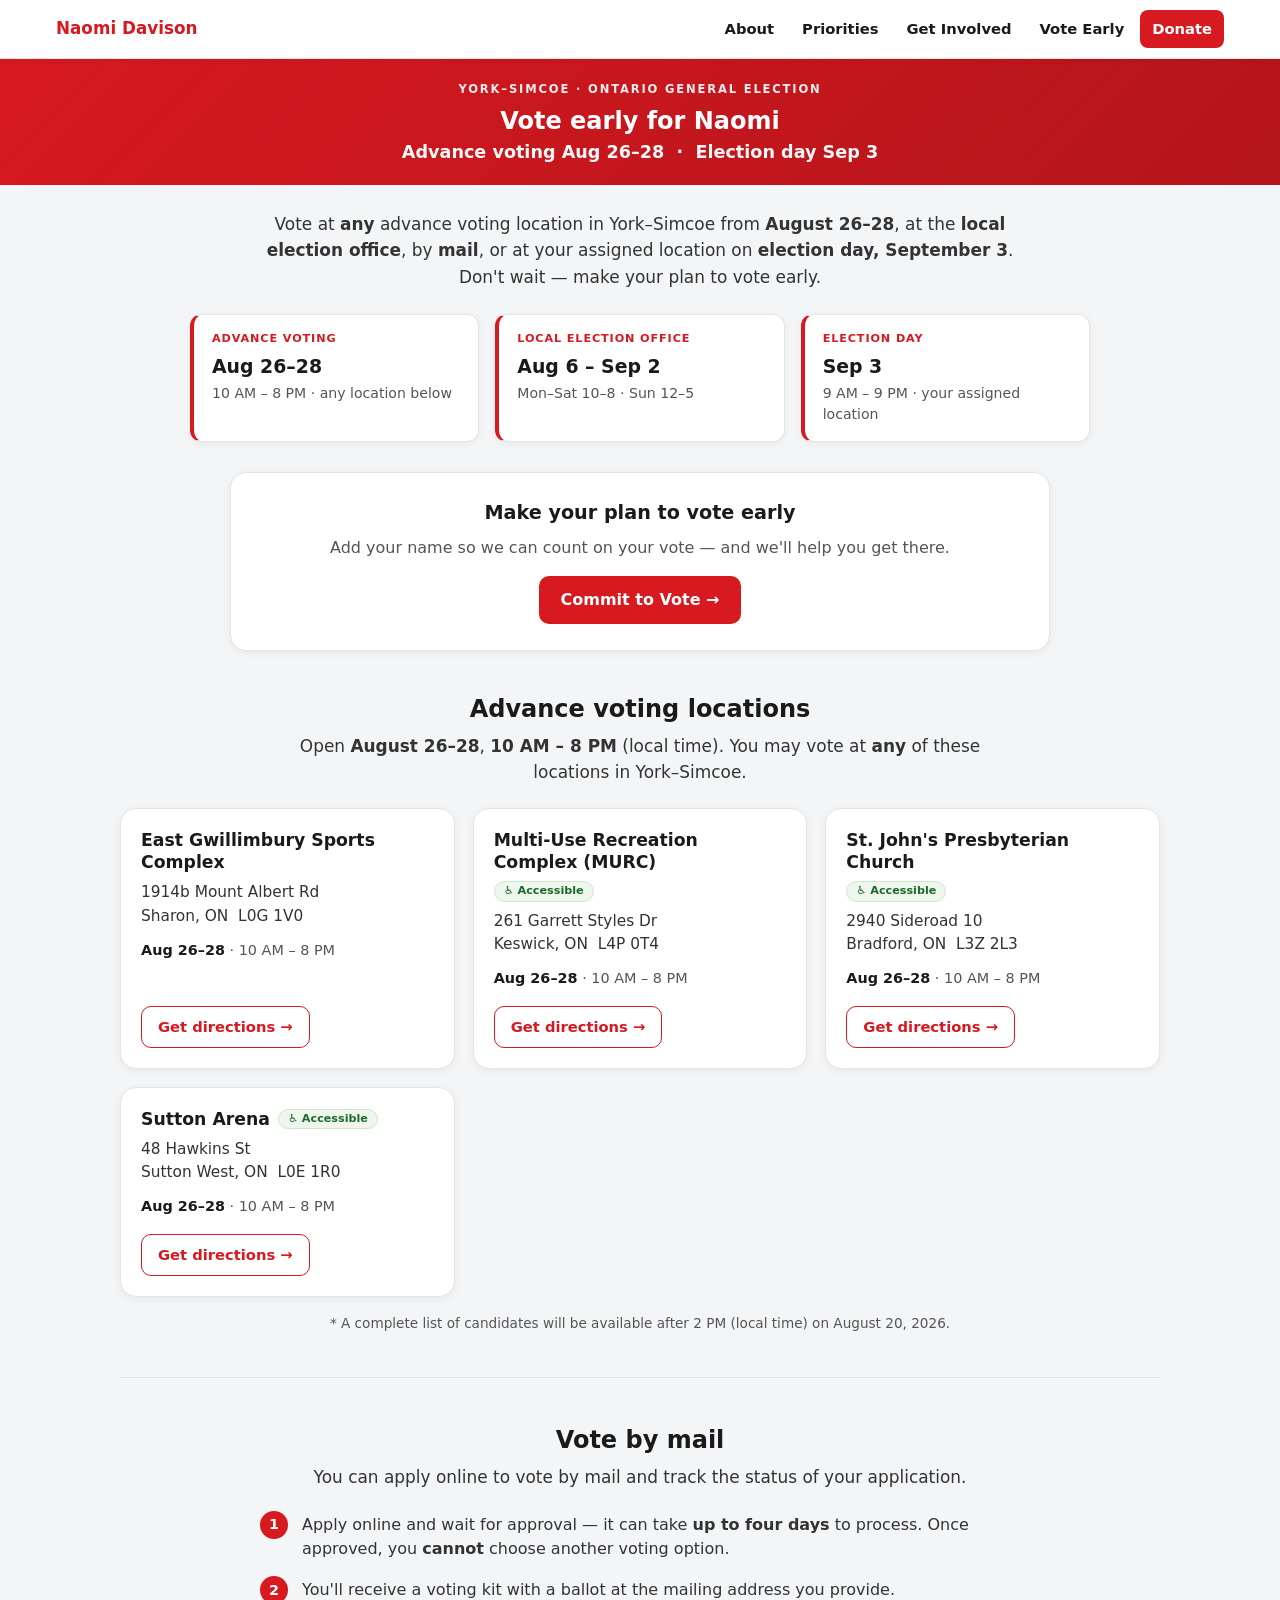
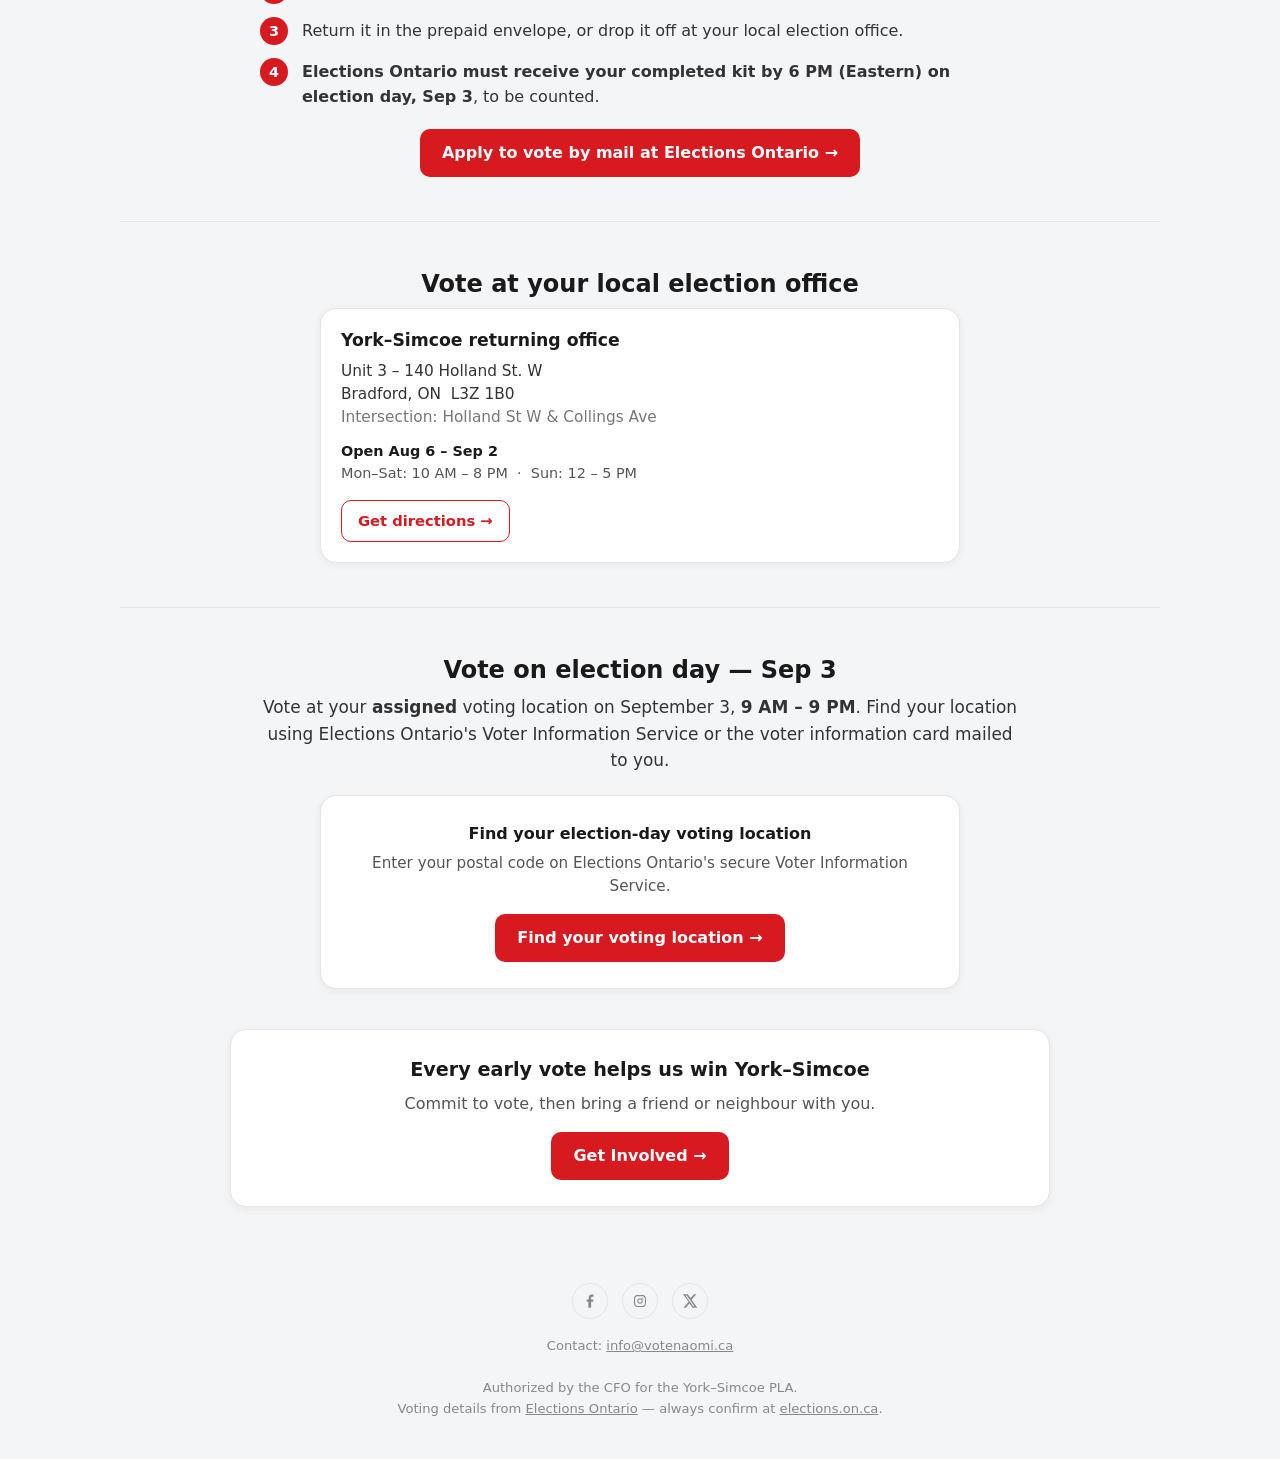
==== early-voting/index.html @ e49f4367 "Add Vote Early page (advance locations, mail, election office, election day) + nav link Co-Authored-" ====
<!DOCTYPE html>
<html lang="en">
<head>
  <meta charset="utf-8">
  <meta name="viewport" content="width=device-width, initial-scale=1">
  <title>Vote Early — Naomi Davison · York–Simcoe</title>
  <meta name="description" content="How and where to vote early in York–Simcoe: advance voting Aug 26–28, vote by mail, the local election office, and election day Sep 3.">
  <link rel="icon" href="data:image/svg+xml,<svg xmlns='http://www.w3.org/2000/svg' viewBox='0 0 100 100'><rect width='100' height='100' rx='20' fill='%23d71920'/><text x='50' y='72' font-size='64' text-anchor='middle' fill='white' font-family='Arial' font-weight='bold'>N</text></svg>">
  <link rel="stylesheet" href="/style.css">
</head>
<body>
  <nav class="topnav">
    <div class="nav-inner">
      <a class="nav-brand" href="/">Naomi Davison</a>
      <div class="nav-links">
        <a href="/#about">About</a>
        <a href="/#priorities">Priorities</a>
        <a href="/getinvolved/">Get Involved</a>
        <a href="/early-voting/">Vote Early</a>
        <a class="nav-donate" href="https://ontarioliberal.ca/donate/?pla=121" target="_blank" rel="noopener">Donate</a>
      </div>
    </div>
  </nav>

  <header class="site-header slim">
    <p class="eyebrow">York–Simcoe · Ontario general election</p>
    <h1>Vote early for Naomi</h1>
    <p class="riding">Advance voting Aug 26–28 &nbsp;·&nbsp; Election day Sep 3</p>
  </header>

  <div class="wrap">
    <p class="lead-note">Vote at <strong>any</strong> advance voting location in York–Simcoe from <strong>August 26–28</strong>, at the <strong>local election office</strong>, by <strong>mail</strong>, or at your assigned location on <strong>election day, September 3</strong>. Don't wait — make your plan to vote early.</p>

    <div class="keydates">
      <div class="keydate">
        <p class="k">Advance voting</p>
        <p class="v">Aug 26–28</p>
        <p class="s">10 AM – 8 PM · any location below</p>
      </div>
      <div class="keydate">
        <p class="k">Local election office</p>
        <p class="v">Aug 6 – Sep 2</p>
        <p class="s">Mon–Sat 10–8 · Sun 12–5</p>
      </div>
      <div class="keydate">
        <p class="k">Election day</p>
        <p class="v">Sep 3</p>
        <p class="s">9 AM – 9 PM · your assigned location</p>
      </div>
    </div>

    <div class="cta" style="margin-top:30px">
      <h3>Make your plan to vote early</h3>
      <p>Add your name so we can count on your vote — and we'll help you get there.</p>
      <a class="btn" href="/getinvolved/commit-to-vote/">Commit to Vote →</a>
    </div>

    <!-- ADVANCE VOTING -->
    <h2 class="subhead">Advance voting locations</h2>
    <p class="lead-note">Open <strong>August 26–28</strong>, <strong>10 AM – 8 PM</strong> (local time). You may vote at <strong>any</strong> of these locations in York–Simcoe.</p>
    <div class="loc-grid">
      <div class="loc-card">
        <h3>East Gwillimbury Sports Complex</h3>
        <p class="addr">1914b Mount Albert Rd<br>Sharon, ON &nbsp;L0G 1V0</p>
        <p class="meta"><b>Aug 26–28</b> · 10 AM – 8 PM</p>
        <a class="btn sm outline" href="https://www.google.com/maps/search/?api=1&query=East+Gwillimbury+Sports+Complex,+1914b+Mount+Albert+Rd,+Sharon+ON+L0G+1V0" target="_blank" rel="noopener">Get directions →</a>
      </div>
      <div class="loc-card">
        <h3>Multi-Use Recreation Complex (MURC) <span class="badge-access">♿ Accessible</span></h3>
        <p class="addr">261 Garrett Styles Dr<br>Keswick, ON &nbsp;L4P 0T4</p>
        <p class="meta"><b>Aug 26–28</b> · 10 AM – 8 PM</p>
        <a class="btn sm outline" href="https://www.google.com/maps/search/?api=1&query=Multi-Use+Recreation+Complex+MURC,+261+Garrett+Styles+Dr,+Keswick+ON+L4P+0T4" target="_blank" rel="noopener">Get directions →</a>
      </div>
      <div class="loc-card">
        <h3>St. John's Presbyterian Church <span class="badge-access">♿ Accessible</span></h3>
        <p class="addr">2940 Sideroad 10<br>Bradford, ON &nbsp;L3Z 2L3</p>
        <p class="meta"><b>Aug 26–28</b> · 10 AM – 8 PM</p>
        <a class="btn sm outline" href="https://www.google.com/maps/search/?api=1&query=St.+John's+Presbyterian+Church,+2940+Sideroad+10,+Bradford+ON+L3Z+2L3" target="_blank" rel="noopener">Get directions →</a>
      </div>
      <div class="loc-card">
        <h3>Sutton Arena <span class="badge-access">♿ Accessible</span></h3>
        <p class="addr">48 Hawkins St<br>Sutton West, ON &nbsp;L0E 1R0</p>
        <p class="meta"><b>Aug 26–28</b> · 10 AM – 8 PM</p>
        <a class="btn sm outline" href="https://www.google.com/maps/search/?api=1&query=Sutton+Arena,+48+Hawkins+St,+Sutton+West+ON+L0E+1R0" target="_blank" rel="noopener">Get directions →</a>
      </div>
    </div>
    <p class="section-note">* A complete list of candidates will be available after 2 PM (local time) on August 20, 2026.</p>

    <div class="divider"></div>

    <!-- VOTE BY MAIL -->
    <h2 class="subhead">Vote by mail</h2>
    <p class="lead-note">You can apply online to vote by mail and track the status of your application.</p>
    <ol class="steps">
      <li>Apply online and wait for approval — it can take <strong>up to four days</strong> to process. Once approved, you <strong>cannot</strong> choose another voting option.</li>
      <li>You'll receive a voting kit with a ballot at the mailing address you provide.</li>
      <li>Return it in the prepaid envelope, or drop it off at your local election office.</li>
      <li><strong>Elections Ontario must receive your completed kit by 6 PM (Eastern) on election day, Sep 3</strong>, to be counted.</li>
    </ol>
    <div style="text-align:center;margin-top:20px">
      <a class="btn" href="https://www.elections.on.ca/" target="_blank" rel="noopener">Apply to vote by mail at Elections Ontario →</a>
    </div>

    <div class="divider"></div>

    <!-- LOCAL ELECTION OFFICE -->
    <h2 class="subhead">Vote at your local election office</h2>
    <div class="loc-grid" style="max-width:640px;margin:0 auto">
      <div class="loc-card">
        <h3>York–Simcoe returning office</h3>
        <p class="addr">Unit 3 – 140 Holland St. W<br>Bradford, ON &nbsp;L3Z 1B0<br><span style="color:#777">Intersection: Holland St W &amp; Collings Ave</span></p>
        <p class="meta"><b>Open Aug 6 – Sep 2</b><br>Mon–Sat: 10 AM – 8 PM &nbsp;·&nbsp; Sun: 12 – 5 PM</p>
        <a class="btn sm outline" href="https://www.google.com/maps/search/?api=1&query=Unit+3-140+Holland+St+W,+Bradford+ON+L3Z+1B0" target="_blank" rel="noopener">Get directions →</a>
      </div>
    </div>

    <div class="divider"></div>

    <!-- ELECTION DAY -->
    <h2 class="subhead">Vote on election day — Sep 3</h2>
    <p class="lead-note">Vote at your <strong>assigned</strong> voting location on September 3, <strong>9 AM – 9 PM</strong>. Find your location using Elections Ontario's Voter Information Service or the voter information card mailed to you.</p>
    <div class="vinfo">
      <p style="margin:0 0 6px;font-weight:600">Find your election-day voting location</p>
      <p style="margin:0 0 16px;color:var(--muted);font-size:.95rem">Enter your postal code on Elections Ontario's secure Voter Information Service.</p>
      <a class="btn" href="https://voterinformationservice.elections.on.ca/en/election/search" target="_blank" rel="noopener">Find your voting location →</a>
    </div>

    <div class="cta" style="margin-top:40px">
      <h3>Every early vote helps us win York–Simcoe</h3>
      <p>Commit to vote, then bring a friend or neighbour with you.</p>
      <a class="btn" href="/getinvolved/">Get Involved →</a>
    </div>
  </div>

  <footer class="site">
    <div class="social">
      <a href="https://www.facebook.com/share/14jKfXdix8t/?mibextid=wwXIfr" target="_blank" rel="noopener" aria-label="Naomi Davison on Facebook"><svg viewBox="0 0 24 24" aria-hidden="true"><path d="M13.5 21v-8h2.7l.4-3.1h-3.1V7.9c0-.9.25-1.5 1.55-1.5h1.65V3.6c-.29-.04-1.26-.12-2.39-.12-2.36 0-3.98 1.44-3.98 4.09v2.33H7.5V13h2.32v8h3.68z"/></svg></a>
      <a href="https://www.instagram.com/naomidavisonys" target="_blank" rel="noopener" aria-label="Naomi Davison on Instagram"><svg viewBox="0 0 24 24" aria-hidden="true"><path d="M12 4c-2.17 0-2.44.01-3.29.05-.85.04-1.43.17-1.94.37-.53.2-.97.48-1.42.92-.44.45-.72.89-.92 1.42-.2.51-.33 1.09-.37 1.94C4.01 9.56 4 9.83 4 12s.01 2.44.05 3.29c.04.85.17 1.43.37 1.94.2.53.48.97.92 1.42.45.44.89.72 1.42.92.51.2 1.09.33 1.94.37.85.04 1.12.05 3.29.05s2.44-.01 3.29-.05c.85-.04 1.43-.17 1.94-.37.53-.2.97-.48 1.42-.92.44-.45.72-.89.92-1.42.2-.51.33-1.09.37-1.94.04-.85.05-1.12.05-3.29s-.01-2.44-.05-3.29c-.04-.85-.17-1.43-.37-1.94-.2-.53-.48-.97-.92-1.42-.45-.44-.89-.72-1.42-.92-.51-.2-1.09-.33-1.94-.37C14.44 4.01 14.17 4 12 4zm0 1.62c2.13 0 2.39.01 3.23.05.78.04 1.2.17 1.48.28.37.14.64.32.92.6.28.28.46.55.6.92.11.28.24.7.28 1.48.04.84.05 1.1.05 3.23s-.01 2.39-.05 3.23c-.04.78-.17 1.2-.28 1.48-.14.37-.32.64-.6.92-.28.28-.55.46-.92.6-.28.11-.7.24-1.48.28-.84.04-1.1.05-3.23.05s-2.39-.01-3.23-.05c-.78-.04-1.2-.17-1.48-.28-.37-.14-.64-.32-.92-.6-.28-.28-.46-.55-.6-.92-.11-.28-.24-.7-.28-1.48-.04-.84-.05-1.1-.05-3.23s.01-2.39.05-3.23c.04-.78.17-1.2.28-1.48.14-.37.32-.64.6-.92.28-.28.55-.46.92-.6.28-.11.7-.24 1.48-.28.84-.04 1.1-.05 3.23-.05zm0 2.76a3.62 3.62 0 100 7.24 3.62 3.62 0 000-7.24zm0 5.97a2.35 2.35 0 110-4.7 2.35 2.35 0 010 4.7zm4.61-6.11a.85.85 0 11-1.7 0 .85.85 0 011.7 0z"/></svg></a>
      <a href="https://x.com/naomidavisonys" target="_blank" rel="noopener" aria-label="Naomi Davison on X"><svg viewBox="0 0 24 24" aria-hidden="true"><path d="M17.53 3H20.5l-6.48 7.4L21.75 21h-6.19l-4.32-5.65L6.3 21H3.33l6.93-7.92L2.5 3h6.35l3.9 5.16L17.53 3zm-1.08 16.2h1.65L7.62 4.71H5.85l10.6 14.49z"/></svg></a>
    </div>
    Contact: <a href="mailto:info@votenaomi.ca">info@votenaomi.ca</a><br><br>
    Authorized by the CFO for the York–Simcoe PLA.<br>
    Voting details from <a href="https://www.elections.on.ca/" target="_blank" rel="noopener">Elections Ontario</a> — always confirm at
    <a href="https://voterinformationservice.elections.on.ca/en/election/search" target="_blank" rel="noopener">elections.on.ca</a>.
  </footer>
</body>
</html>
---- style.css ----
/* Naomi Davison — Ontario Liberal, York–Simcoe · shared styles */
:root{
  --red:#d71920; --red-dark:#b3151a; --ink:#1a1a1a; --muted:#555; --bg:#f4f5f7;
  --line:#e5e5e5; --card:#fff;
}
*{box-sizing:border-box}
html{scroll-behavior:smooth}
body{margin:0;font-family:system-ui,-apple-system,"Segoe UI",Roboto,Helvetica,Arial,sans-serif;color:var(--ink);background:var(--bg);line-height:1.5}
a{color:var(--red)}

/* Header / hero */
.site-header{background:linear-gradient(135deg,var(--red) 0%,var(--red-dark) 100%);color:#fff;text-align:center;padding:34px 20px 30px}
.site-header .eyebrow{font-size:.72rem;letter-spacing:.16em;text-transform:uppercase;opacity:.92;margin:0 0 10px;font-weight:600}
.site-header h1{margin:0 0 4px;font-size:2rem;line-height:1.1}
.site-header .riding{margin:0;font-size:1.1rem;font-weight:600;opacity:.97}
.site-header .lede{margin:14px auto 0;max-width:620px;font-size:1rem;opacity:.96}
.site-header .toplinks{margin-top:16px;display:flex;gap:10px;justify-content:center;flex-wrap:wrap}
.site-header .toplinks a{display:inline-block;background:rgba(255,255,255,.15);color:#fff;text-decoration:none;font-weight:600;font-size:.9rem;padding:8px 16px;border-radius:8px;border:1px solid rgba(255,255,255,.35)}
.site-header .toplinks a:hover{background:rgba(255,255,255,.25)}

/* slim header variant (action pages) */
.site-header.slim{padding:22px 20px 20px}
.site-header.slim h1{font-size:1.5rem}

.wrap{max-width:1200px;margin:0 auto;padding:26px 16px 50px}
.intro{text-align:center;color:var(--muted);max-width:720px;margin:0 auto 26px}

/* Back link */
.backbar{max-width:640px;margin:18px auto 0;padding:0 16px}
.backbar a{display:inline-flex;align-items:center;gap:6px;color:var(--red);text-decoration:none;font-weight:600;font-size:.95rem}
.backbar a:hover{text-decoration:underline}

/* Hub cards */
.grid{display:grid;grid-template-columns:repeat(auto-fit,minmax(250px,1fr));gap:20px}
.card{background:var(--card);border:1px solid var(--line);border-radius:16px;padding:24px 22px;box-shadow:0 2px 8px rgba(0,0,0,.06);display:flex;flex-direction:column;text-align:center}
.card .ico{font-size:2.2rem;line-height:1;margin-bottom:12px}
.card h2{margin:0 0 8px;font-size:1.2rem}
.card p{margin:0 0 20px;color:var(--muted);font-size:.95rem;flex:1}
.btn{display:inline-block;background:var(--red);color:#fff;text-decoration:none;font-weight:700;padding:12px 22px;border-radius:10px;font-size:1rem;transition:background .15s}
.btn:hover{background:var(--red-dark)}
.btn.block{display:block;width:100%}

/* Action page: form frame */
.formwrap{max-width:640px;margin:8px auto 0;padding:0 16px}
.formcard{background:var(--card);border:1px solid var(--line);border-radius:16px;overflow:hidden;box-shadow:0 2px 8px rgba(0,0,0,.06)}
.formcard h2{margin:0;padding:16px 20px;font-size:1.15rem;border-bottom:1px solid #eee;display:flex;align-items:center;gap:9px}
iframe.form{width:100%;border:0;display:block}

/* Secondary CTA (learn more) */
.cta{max-width:820px;margin:36px auto 0;background:var(--card);border:1px solid var(--line);border-radius:16px;padding:26px 22px;text-align:center;box-shadow:0 2px 8px rgba(0,0,0,.06)}
.cta h3{margin:0 0 8px;font-size:1.2rem}
.cta p{margin:0 0 16px;color:var(--muted)}

/* Hero CTA buttons (on the red header) */
.btn.light{background:#fff;color:var(--red)}
.btn.light:hover{background:#f3f3f3}
.btn.ghost{background:transparent;color:#fff;border:1px solid rgba(255,255,255,.7)}
.btn.ghost:hover{background:rgba(255,255,255,.15)}
.hero-cta{margin-top:20px;display:flex;gap:12px;justify-content:center;flex-wrap:wrap}

/* Sections */
.section{margin:0 auto;max-width:1040px}
.section h2.sec{text-align:center;font-size:1.6rem;margin:0 0 6px}
.section .sub{text-align:center;color:var(--muted);margin:0 auto 24px;max-width:640px}
.about p{font-size:1.08rem;color:#333;text-align:center;max-width:720px;margin:0 auto 14px}

/* About: photo + bio — stacked on mobile, side-by-side on wide screens */
.about-grid{display:grid;grid-template-columns:1fr;gap:26px;align-items:start;max-width:720px;margin:0 auto}
.about-media{width:100%;max-width:560px;margin:0 auto}
.about .headshot{width:100%;max-width:100%;height:auto;border-radius:16px;box-shadow:0 6px 20px rgba(0,0,0,.14);display:block;margin:0}
.about .bio{max-width:none;margin:0}
.about .bio p{margin:0 0 14px;color:#333;font-size:1.02rem;text-align:left;line-height:1.65}
.about .bio p:first-child{margin-top:0}
.about .bio p:last-child{margin-bottom:0}
@media (min-width:860px){
  .about-grid{grid-template-columns:minmax(0,420px) 1fr;gap:44px;max-width:1040px}
  .about-media{max-width:none;margin:0}
}
.divider{height:1px;background:var(--line);max-width:1040px;margin:44px auto}

/* Priorities */
.card.left{text-align:left}
.card.left .num{display:inline-flex;align-items:center;justify-content:center;width:34px;height:34px;border-radius:50%;background:var(--red);color:#fff;font-weight:800;font-size:1rem;margin-bottom:12px}
.card.left h3{margin:0 0 6px;font-size:1.08rem}
.card.left p{margin:0;color:var(--muted);font-size:.95rem}
/* Priorities: tidy 3-up on desktop (9 cards -> 3x3) */
@media (min-width:780px){ #priorities .grid{grid-template-columns:repeat(3,minmax(0,1fr))} }

/* Sticky top nav */
.topnav{position:sticky;top:0;z-index:50;background:#fff;border-bottom:1px solid var(--line);box-shadow:0 1px 6px rgba(0,0,0,.05)}
.nav-inner{max-width:1200px;margin:0 auto;padding:10px 16px;display:flex;align-items:center;justify-content:space-between;gap:12px;flex-wrap:wrap}
.nav-brand{font-weight:800;color:var(--red);text-decoration:none;font-size:1.05rem}
.nav-links{display:flex;align-items:center;gap:4px;flex-wrap:wrap}
.nav-links a{color:var(--ink);text-decoration:none;font-weight:600;font-size:.92rem;padding:8px 12px;border-radius:8px;transition:background .15s,color .15s}
.nav-links a:hover{background:var(--bg);color:var(--red)}
.nav-links a.nav-donate{background:var(--red);color:#fff}
.nav-links a.nav-donate:hover{background:var(--red-dark);color:#fff}
@media (max-width:520px){
  .nav-inner{padding:8px 12px}
  .nav-brand{font-size:.98rem}
  .nav-links a{font-size:.85rem;padding:6px 9px}
}

/* Left-aligned home hero (desktop); centered on mobile */
.hero-inner{max-width:1200px;margin:0 auto}
.site-header.home{text-align:left}
.site-header.home .lede{margin-left:0;margin-right:0}
.site-header.home .hero-cta{justify-content:flex-start}
@media (max-width:640px){
  .site-header.home{text-align:center}
  .site-header.home .lede{margin-left:auto;margin-right:auto}
  .site-header.home .hero-cta{justify-content:center}
}

/* Anchor offset so sticky nav doesn't cover section tops */
#about,#priorities{scroll-margin-top:70px}

/* Priorities intro (framing line) */
.prio-intro{max-width:760px;margin:0 auto 26px;text-align:center;font-size:1.12rem;line-height:1.55;color:var(--ink);font-weight:500}

/* Family photo in About */
.about .family{width:100%;max-width:620px;height:auto;border-radius:16px;box-shadow:0 6px 20px rgba(0,0,0,.14);display:block;margin:28px auto 0}
.about .family-caption{text-align:center;color:var(--muted);font-size:.9rem;margin:10px auto 0}

/* Footer */
footer.site{text-align:center;color:#888;font-size:.82rem;padding:26px 20px 40px;line-height:1.6}
footer.site a{color:#888}

/* Footer social icons */
.social{display:flex;justify-content:center;gap:14px;margin:0 0 16px}
.social a{color:#888;display:inline-flex;width:36px;height:36px;align-items:center;justify-content:center;border:1px solid var(--line);border-radius:50%;transition:.15s}
.social a:hover{color:#fff;background:var(--red);border-color:var(--red)}
.social svg{width:18px;height:18px;fill:currentColor}

/* Vote Early page */
.lead-note{max-width:760px;margin:0 auto 8px;text-align:center;color:#333;font-size:1.06rem;line-height:1.55}
.subhead{max-width:820px;margin:40px auto 6px;font-size:1.5rem;text-align:center}
.section-note{max-width:680px;margin:16px auto 0;text-align:center;color:var(--muted);font-size:.85rem}
.btn.sm{padding:9px 16px;font-size:.92rem}
.btn.outline{background:#fff;color:var(--red);border:1.5px solid var(--red)}
.btn.outline:hover{background:var(--red);color:#fff}

.keydates{display:grid;grid-template-columns:repeat(auto-fit,minmax(200px,1fr));gap:16px;max-width:900px;margin:24px auto 0}
.keydate{background:var(--card);border:1px solid var(--line);border-left:4px solid var(--red);border-radius:12px;padding:16px 18px;box-shadow:0 2px 8px rgba(0,0,0,.05)}
.keydate .k{font-size:.7rem;letter-spacing:.08em;text-transform:uppercase;color:var(--red);font-weight:700;margin:0 0 4px}
.keydate .v{font-size:1.18rem;font-weight:800;margin:0}
.keydate .s{margin:3px 0 0;color:var(--muted);font-size:.88rem}

.loc-grid{display:grid;grid-template-columns:repeat(auto-fit,minmax(280px,1fr));gap:18px;max-width:1040px;margin:22px auto 0}
.loc-card{background:var(--card);border:1px solid var(--line);border-radius:16px;padding:20px;box-shadow:0 2px 8px rgba(0,0,0,.06);display:flex;flex-direction:column}
.loc-card h3{margin:0 0 8px;font-size:1.08rem;line-height:1.3;display:flex;align-items:center;gap:8px;flex-wrap:wrap}
.loc-card .addr{margin:0 0 12px;color:#333;font-size:.96rem;line-height:1.5}
.loc-card .meta{margin:0 0 16px;color:var(--muted);font-size:.9rem;line-height:1.5}
.loc-card .meta b{color:var(--ink)}
.loc-card .btn{margin-top:auto;align-self:flex-start}
.badge-access{display:inline-flex;align-items:center;gap:4px;background:#eef6ee;color:#1c6b2b;border:1px solid #cfe6cf;border-radius:20px;padding:2px 9px;font-size:.7rem;font-weight:700;white-space:nowrap}

.steps{max-width:760px;margin:22px auto 0;padding:0;list-style:none;counter-reset:st}
.steps li{position:relative;padding:0 0 16px 42px;color:#333;line-height:1.55}
.steps li:last-child{padding-bottom:0}
.steps li::before{counter-increment:st;content:counter(st);position:absolute;left:0;top:-2px;width:28px;height:28px;background:var(--red);color:#fff;border-radius:50%;display:flex;align-items:center;justify-content:center;font-weight:700;font-size:.9rem}

.vinfo{max-width:640px;margin:22px auto 0;background:var(--card);border:1px solid var(--line);border-radius:16px;padding:26px 22px;text-align:center;box-shadow:0 2px 8px rgba(0,0,0,.06)}
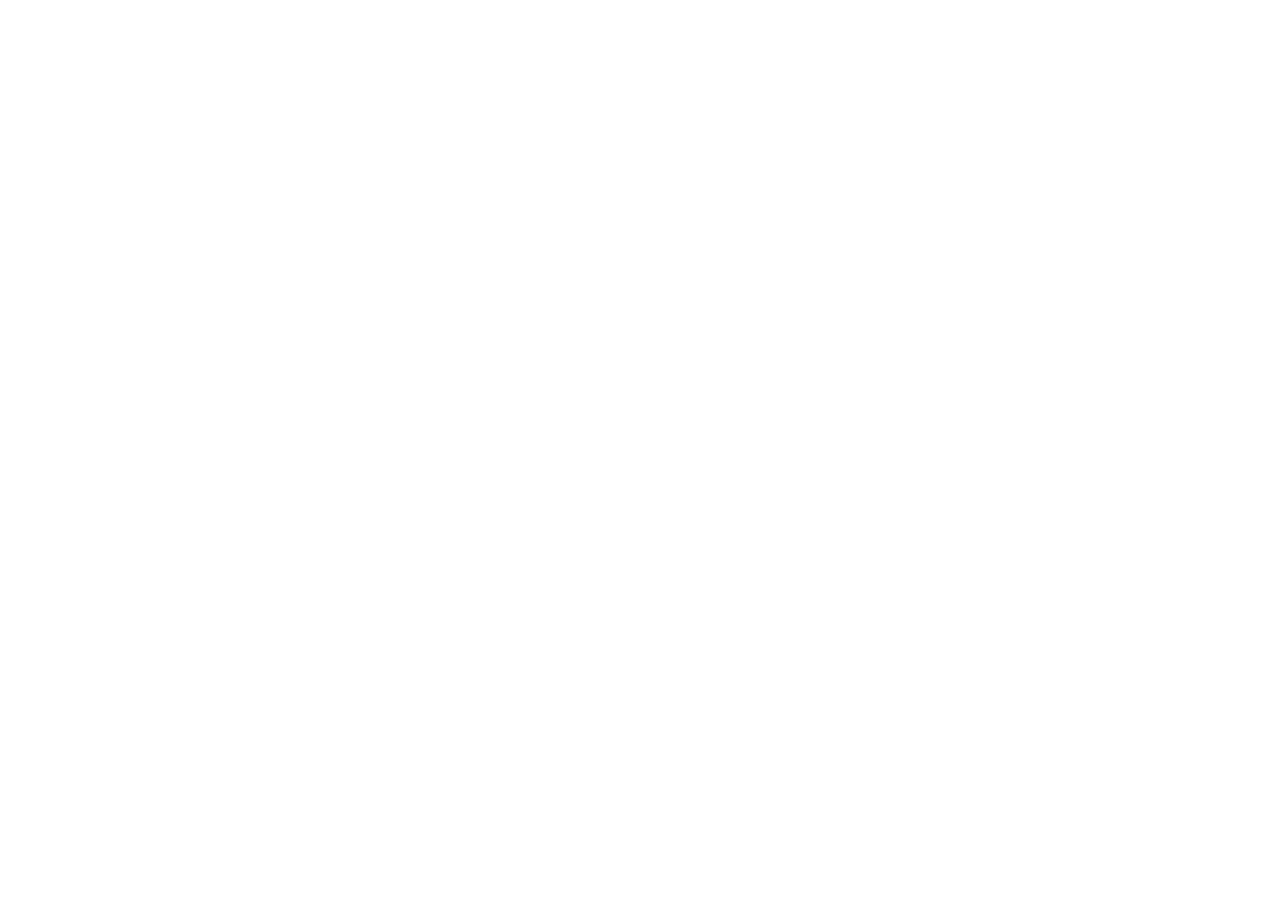
==== commit 12ea2eb9: "Move Vote Early page to /voting/ (voice-friendly); auto-redirect to Elections Ontario after election" ====
--- a/early-voting/index.html
+++ b/early-voting/index.html
@@ -2,146 +2,12 @@
 <html lang="en">
 <head>
   <meta charset="utf-8">
-  <meta name="viewport" content="width=device-width, initial-scale=1">
-  <title>Vote Early — Naomi Davison · York–Simcoe</title>
-  <meta name="description" content="How and where to vote early in York–Simcoe: advance voting Aug 26–28, vote by mail, the local election office, and election day Sep 3.">
-  <link rel="icon" href="data:image/svg+xml,<svg xmlns='http://www.w3.org/2000/svg' viewBox='0 0 100 100'><rect width='100' height='100' rx='20' fill='%23d71920'/><text x='50' y='72' font-size='64' text-anchor='middle' fill='white' font-family='Arial' font-weight='bold'>N</text></svg>">
-  <link rel="stylesheet" href="/style.css">
+  <title>Redirecting to votenaomi.ca/voting</title>
+  <link rel="canonical" href="https://votenaomi.ca/voting/">
+  <meta http-equiv="refresh" content="0; url=/voting/">
+  <script>window.location.replace('/voting/' + window.location.hash);</script>
 </head>
-<body>
-  <nav class="topnav">
-    <div class="nav-inner">
-      <a class="nav-brand" href="/">Naomi Davison</a>
-      <div class="nav-links">
-        <a href="/#about">About</a>
-        <a href="/#priorities">Priorities</a>
-        <a href="/getinvolved/">Get Involved</a>
-        <a href="/early-voting/">Vote Early</a>
-        <a class="nav-donate" href="https://ontarioliberal.ca/donate/?pla=121" target="_blank" rel="noopener">Donate</a>
-      </div>
-    </div>
-  </nav>
-
-  <header class="site-header slim">
-    <p class="eyebrow">York–Simcoe · Ontario general election</p>
-    <h1>Vote early for Naomi</h1>
-    <p class="riding">Advance voting Aug 26–28 &nbsp;·&nbsp; Election day Sep 3</p>
-  </header>
-
-  <div class="wrap">
-    <p class="lead-note">Vote at <strong>any</strong> advance voting location in York–Simcoe from <strong>August 26–28</strong>, at the <strong>local election office</strong>, by <strong>mail</strong>, or at your assigned location on <strong>election day, September 3</strong>. Don't wait — make your plan to vote early.</p>
-
-    <div class="keydates">
-      <div class="keydate">
-        <p class="k">Advance voting</p>
-        <p class="v">Aug 26–28</p>
-        <p class="s">10 AM – 8 PM · any location below</p>
-      </div>
-      <div class="keydate">
-        <p class="k">Local election office</p>
-        <p class="v">Aug 6 – Sep 2</p>
-        <p class="s">Mon–Sat 10–8 · Sun 12–5</p>
-      </div>
-      <div class="keydate">
-        <p class="k">Election day</p>
-        <p class="v">Sep 3</p>
-        <p class="s">9 AM – 9 PM · your assigned location</p>
-      </div>
-    </div>
-
-    <div class="cta" style="margin-top:30px">
-      <h3>Make your plan to vote early</h3>
-      <p>Add your name so we can count on your vote — and we'll help you get there.</p>
-      <a class="btn" href="/getinvolved/commit-to-vote/">Commit to Vote →</a>
-    </div>
-
-    <!-- ADVANCE VOTING -->
-    <h2 class="subhead">Advance voting locations</h2>
-    <p class="lead-note">Open <strong>August 26–28</strong>, <strong>10 AM – 8 PM</strong> (local time). You may vote at <strong>any</strong> of these locations in York–Simcoe.</p>
-    <div class="loc-grid">
-      <div class="loc-card">
-        <h3>East Gwillimbury Sports Complex</h3>
-        <p class="addr">1914b Mount Albert Rd<br>Sharon, ON &nbsp;L0G 1V0</p>
-        <p class="meta"><b>Aug 26–28</b> · 10 AM – 8 PM</p>
-        <a class="btn sm outline" href="https://www.google.com/maps/search/?api=1&query=East+Gwillimbury+Sports+Complex,+1914b+Mount+Albert+Rd,+Sharon+ON+L0G+1V0" target="_blank" rel="noopener">Get directions →</a>
-      </div>
-      <div class="loc-card">
-        <h3>Multi-Use Recreation Complex (MURC) <span class="badge-access">♿ Accessible</span></h3>
-        <p class="addr">261 Garrett Styles Dr<br>Keswick, ON &nbsp;L4P 0T4</p>
-        <p class="meta"><b>Aug 26–28</b> · 10 AM – 8 PM</p>
-        <a class="btn sm outline" href="https://www.google.com/maps/search/?api=1&query=Multi-Use+Recreation+Complex+MURC,+261+Garrett+Styles+Dr,+Keswick+ON+L4P+0T4" target="_blank" rel="noopener">Get directions →</a>
-      </div>
-      <div class="loc-card">
-        <h3>St. John's Presbyterian Church <span class="badge-access">♿ Accessible</span></h3>
-        <p class="addr">2940 Sideroad 10<br>Bradford, ON &nbsp;L3Z 2L3</p>
-        <p class="meta"><b>Aug 26–28</b> · 10 AM – 8 PM</p>
-        <a class="btn sm outline" href="https://www.google.com/maps/search/?api=1&query=St.+John's+Presbyterian+Church,+2940+Sideroad+10,+Bradford+ON+L3Z+2L3" target="_blank" rel="noopener">Get directions →</a>
-      </div>
-      <div class="loc-card">
-        <h3>Sutton Arena <span class="badge-access">♿ Accessible</span></h3>
-        <p class="addr">48 Hawkins St<br>Sutton West, ON &nbsp;L0E 1R0</p>
-        <p class="meta"><b>Aug 26–28</b> · 10 AM – 8 PM</p>
-        <a class="btn sm outline" href="https://www.google.com/maps/search/?api=1&query=Sutton+Arena,+48+Hawkins+St,+Sutton+West+ON+L0E+1R0" target="_blank" rel="noopener">Get directions →</a>
-      </div>
-    </div>
-    <p class="section-note">* A complete list of candidates will be available after 2 PM (local time) on August 20, 2026.</p>
-
-    <div class="divider"></div>
-
-    <!-- VOTE BY MAIL -->
-    <h2 class="subhead">Vote by mail</h2>
-    <p class="lead-note">You can apply online to vote by mail and track the status of your application.</p>
-    <ol class="steps">
-      <li>Apply online and wait for approval — it can take <strong>up to four days</strong> to process. Once approved, you <strong>cannot</strong> choose another voting option.</li>
-      <li>You'll receive a voting kit with a ballot at the mailing address you provide.</li>
-      <li>Return it in the prepaid envelope, or drop it off at your local election office.</li>
-      <li><strong>Elections Ontario must receive your completed kit by 6 PM (Eastern) on election day, Sep 3</strong>, to be counted.</li>
-    </ol>
-    <div style="text-align:center;margin-top:20px">
-      <a class="btn" href="https://www.elections.on.ca/" target="_blank" rel="noopener">Apply to vote by mail at Elections Ontario →</a>
-    </div>
-
-    <div class="divider"></div>
-
-    <!-- LOCAL ELECTION OFFICE -->
-    <h2 class="subhead">Vote at your local election office</h2>
-    <div class="loc-grid" style="max-width:640px;margin:0 auto">
-      <div class="loc-card">
-        <h3>York–Simcoe returning office</h3>
-        <p class="addr">Unit 3 – 140 Holland St. W<br>Bradford, ON &nbsp;L3Z 1B0<br><span style="color:#777">Intersection: Holland St W &amp; Collings Ave</span></p>
-        <p class="meta"><b>Open Aug 6 – Sep 2</b><br>Mon–Sat: 10 AM – 8 PM &nbsp;·&nbsp; Sun: 12 – 5 PM</p>
-        <a class="btn sm outline" href="https://www.google.com/maps/search/?api=1&query=Unit+3-140+Holland+St+W,+Bradford+ON+L3Z+1B0" target="_blank" rel="noopener">Get directions →</a>
-      </div>
-    </div>
-
-    <div class="divider"></div>
-
-    <!-- ELECTION DAY -->
-    <h2 class="subhead">Vote on election day — Sep 3</h2>
-    <p class="lead-note">Vote at your <strong>assigned</strong> voting location on September 3, <strong>9 AM – 9 PM</strong>. Find your location using Elections Ontario's Voter Information Service or the voter information card mailed to you.</p>
-    <div class="vinfo">
-      <p style="margin:0 0 6px;font-weight:600">Find your election-day voting location</p>
-      <p style="margin:0 0 16px;color:var(--muted);font-size:.95rem">Enter your postal code on Elections Ontario's secure Voter Information Service.</p>
-      <a class="btn" href="https://voterinformationservice.elections.on.ca/en/election/search" target="_blank" rel="noopener">Find your voting location →</a>
-    </div>
-
-    <div class="cta" style="margin-top:40px">
-      <h3>Every early vote helps us win York–Simcoe</h3>
-      <p>Commit to vote, then bring a friend or neighbour with you.</p>
-      <a class="btn" href="/getinvolved/">Get Involved →</a>
-    </div>
-  </div>
-
-  <footer class="site">
-    <div class="social">
-      <a href="https://www.facebook.com/share/14jKfXdix8t/?mibextid=wwXIfr" target="_blank" rel="noopener" aria-label="Naomi Davison on Facebook"><svg viewBox="0 0 24 24" aria-hidden="true"><path d="M13.5 21v-8h2.7l.4-3.1h-3.1V7.9c0-.9.25-1.5 1.55-1.5h1.65V3.6c-.29-.04-1.26-.12-2.39-.12-2.36 0-3.98 1.44-3.98 4.09v2.33H7.5V13h2.32v8h3.68z"/></svg></a>
-      <a href="https://www.instagram.com/naomidavisonys" target="_blank" rel="noopener" aria-label="Naomi Davison on Instagram"><svg viewBox="0 0 24 24" aria-hidden="true"><path d="M12 4c-2.17 0-2.44.01-3.29.05-.85.04-1.43.17-1.94.37-.53.2-.97.48-1.42.92-.44.45-.72.89-.92 1.42-.2.51-.33 1.09-.37 1.94C4.01 9.56 4 9.83 4 12s.01 2.44.05 3.29c.04.85.17 1.43.37 1.94.2.53.48.97.92 1.42.45.44.89.72 1.42.92.51.2 1.09.33 1.94.37.85.04 1.12.05 3.29.05s2.44-.01 3.29-.05c.85-.04 1.43-.17 1.94-.37.53-.2.97-.48 1.42-.92.44-.45.72-.89.92-1.42.2-.51.33-1.09.37-1.94.04-.85.05-1.12.05-3.29s-.01-2.44-.05-3.29c-.04-.85-.17-1.43-.37-1.94-.2-.53-.48-.97-.92-1.42-.45-.44-.89-.72-1.42-.92-.51-.2-1.09-.33-1.94-.37C14.44 4.01 14.17 4 12 4zm0 1.62c2.13 0 2.39.01 3.23.05.78.04 1.2.17 1.48.28.37.14.64.32.92.6.28.28.46.55.6.92.11.28.24.7.28 1.48.04.84.05 1.1.05 3.23s-.01 2.39-.05 3.23c-.04.78-.17 1.2-.28 1.48-.14.37-.32.64-.6.92-.28.28-.55.46-.92.6-.28.11-.7.24-1.48.28-.84.04-1.1.05-3.23.05s-2.39-.01-3.23-.05c-.78-.04-1.2-.17-1.48-.28-.37-.14-.64-.32-.92-.6-.28-.28-.46-.55-.6-.92-.11-.28-.24-.7-.28-1.48-.04-.84-.05-1.1-.05-3.23s.01-2.39.05-3.23c.04-.78.17-1.2.28-1.48.14-.37.32-.64.6-.92.28-.28.55-.46.92-.6.28-.11.7-.24 1.48-.28.84-.04 1.1-.05 3.23-.05zm0 2.76a3.62 3.62 0 100 7.24 3.62 3.62 0 000-7.24zm0 5.97a2.35 2.35 0 110-4.7 2.35 2.35 0 010 4.7zm4.61-6.11a.85.85 0 11-1.7 0 .85.85 0 011.7 0z"/></svg></a>
-      <a href="https://x.com/naomidavisonys" target="_blank" rel="noopener" aria-label="Naomi Davison on X"><svg viewBox="0 0 24 24" aria-hidden="true"><path d="M17.53 3H20.5l-6.48 7.4L21.75 21h-6.19l-4.32-5.65L6.3 21H3.33l6.93-7.92L2.5 3h6.35l3.9 5.16L17.53 3zm-1.08 16.2h1.65L7.62 4.71H5.85l10.6 14.49z"/></svg></a>
-    </div>
-    Contact: <a href="mailto:info@votenaomi.ca">info@votenaomi.ca</a><br><br>
-    Authorized by the CFO for the York–Simcoe PLA.<br>
-    Voting details from <a href="https://www.elections.on.ca/" target="_blank" rel="noopener">Elections Ontario</a> — always confirm at
-    <a href="https://voterinformationservice.elections.on.ca/en/election/search" target="_blank" rel="noopener">elections.on.ca</a>.
-  </footer>
+<body style="font-family:system-ui,-apple-system,Segoe UI,Roboto,Arial,sans-serif;padding:48px 20px;text-align:center;color:#1a1a1a">
+  This page moved to <a href="/voting/" style="color:#d71920;font-weight:700">votenaomi.ca/voting</a>.
 </body>
 </html>
